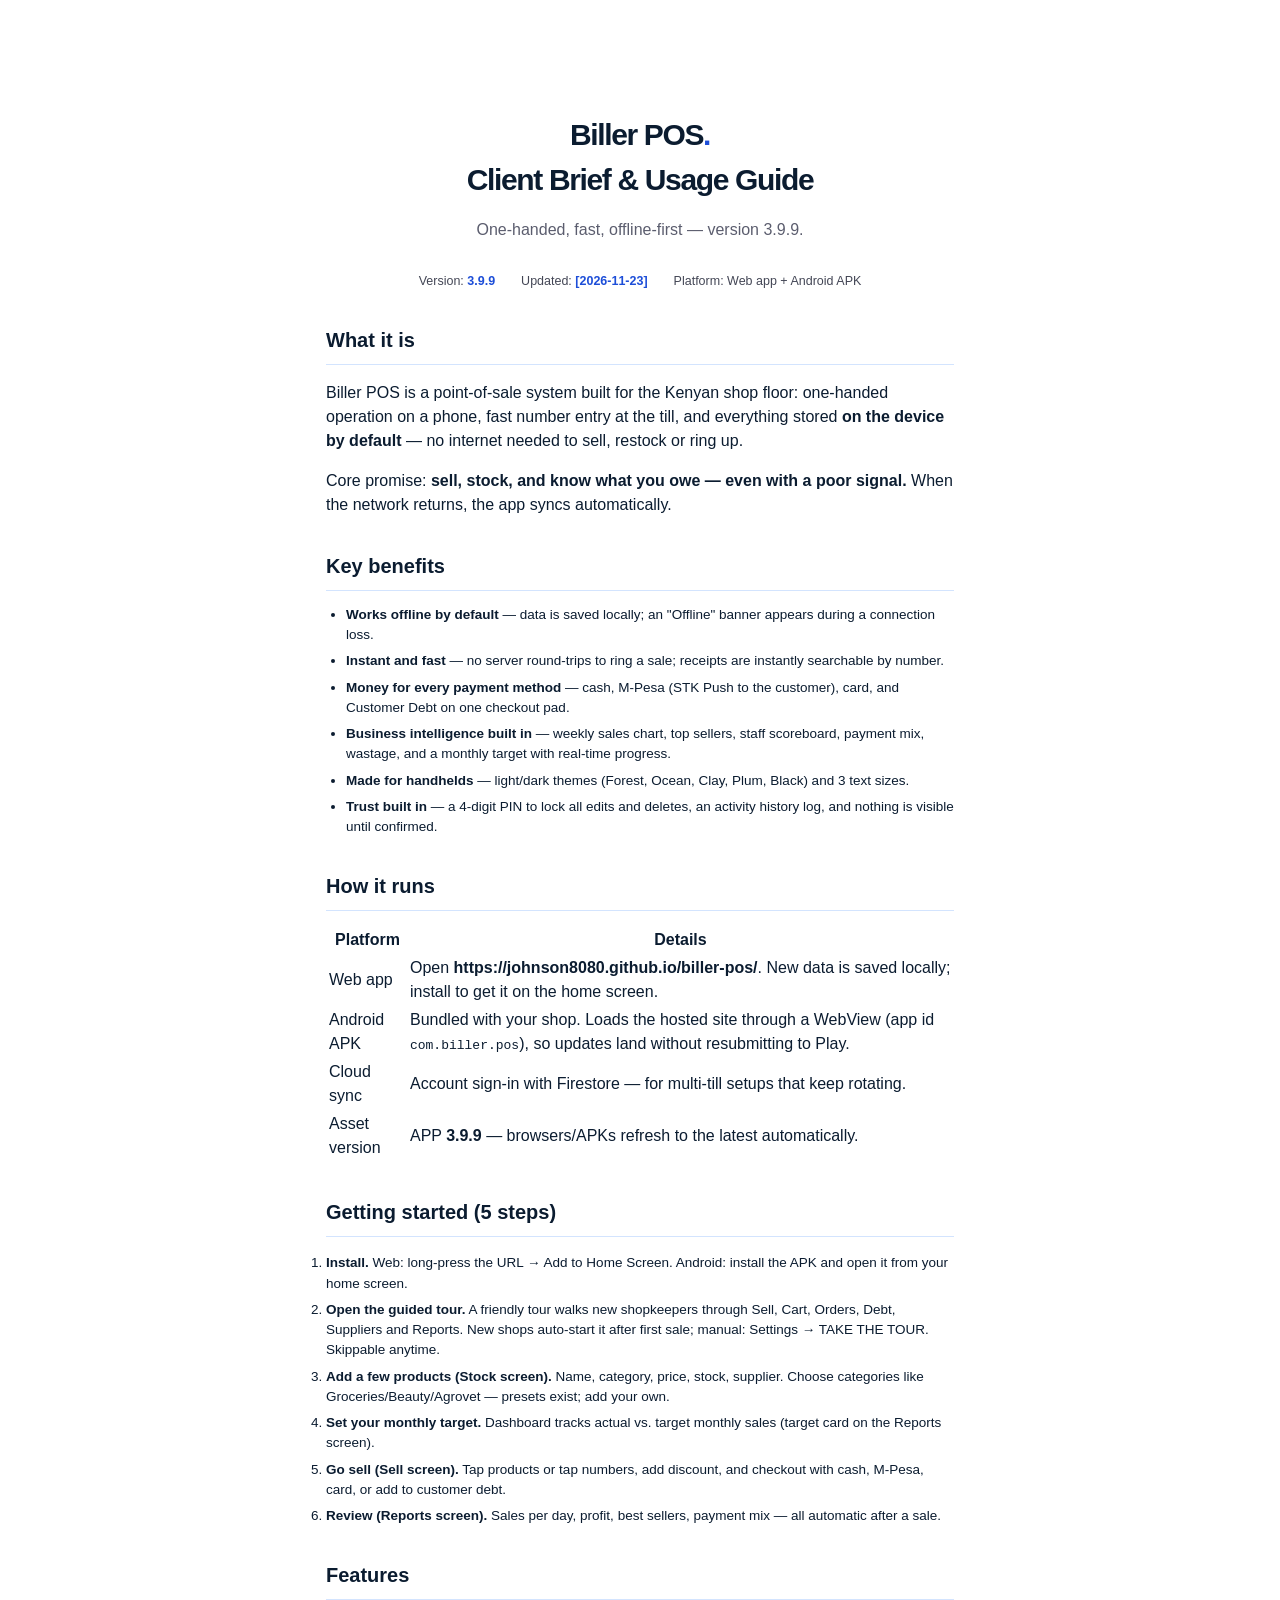
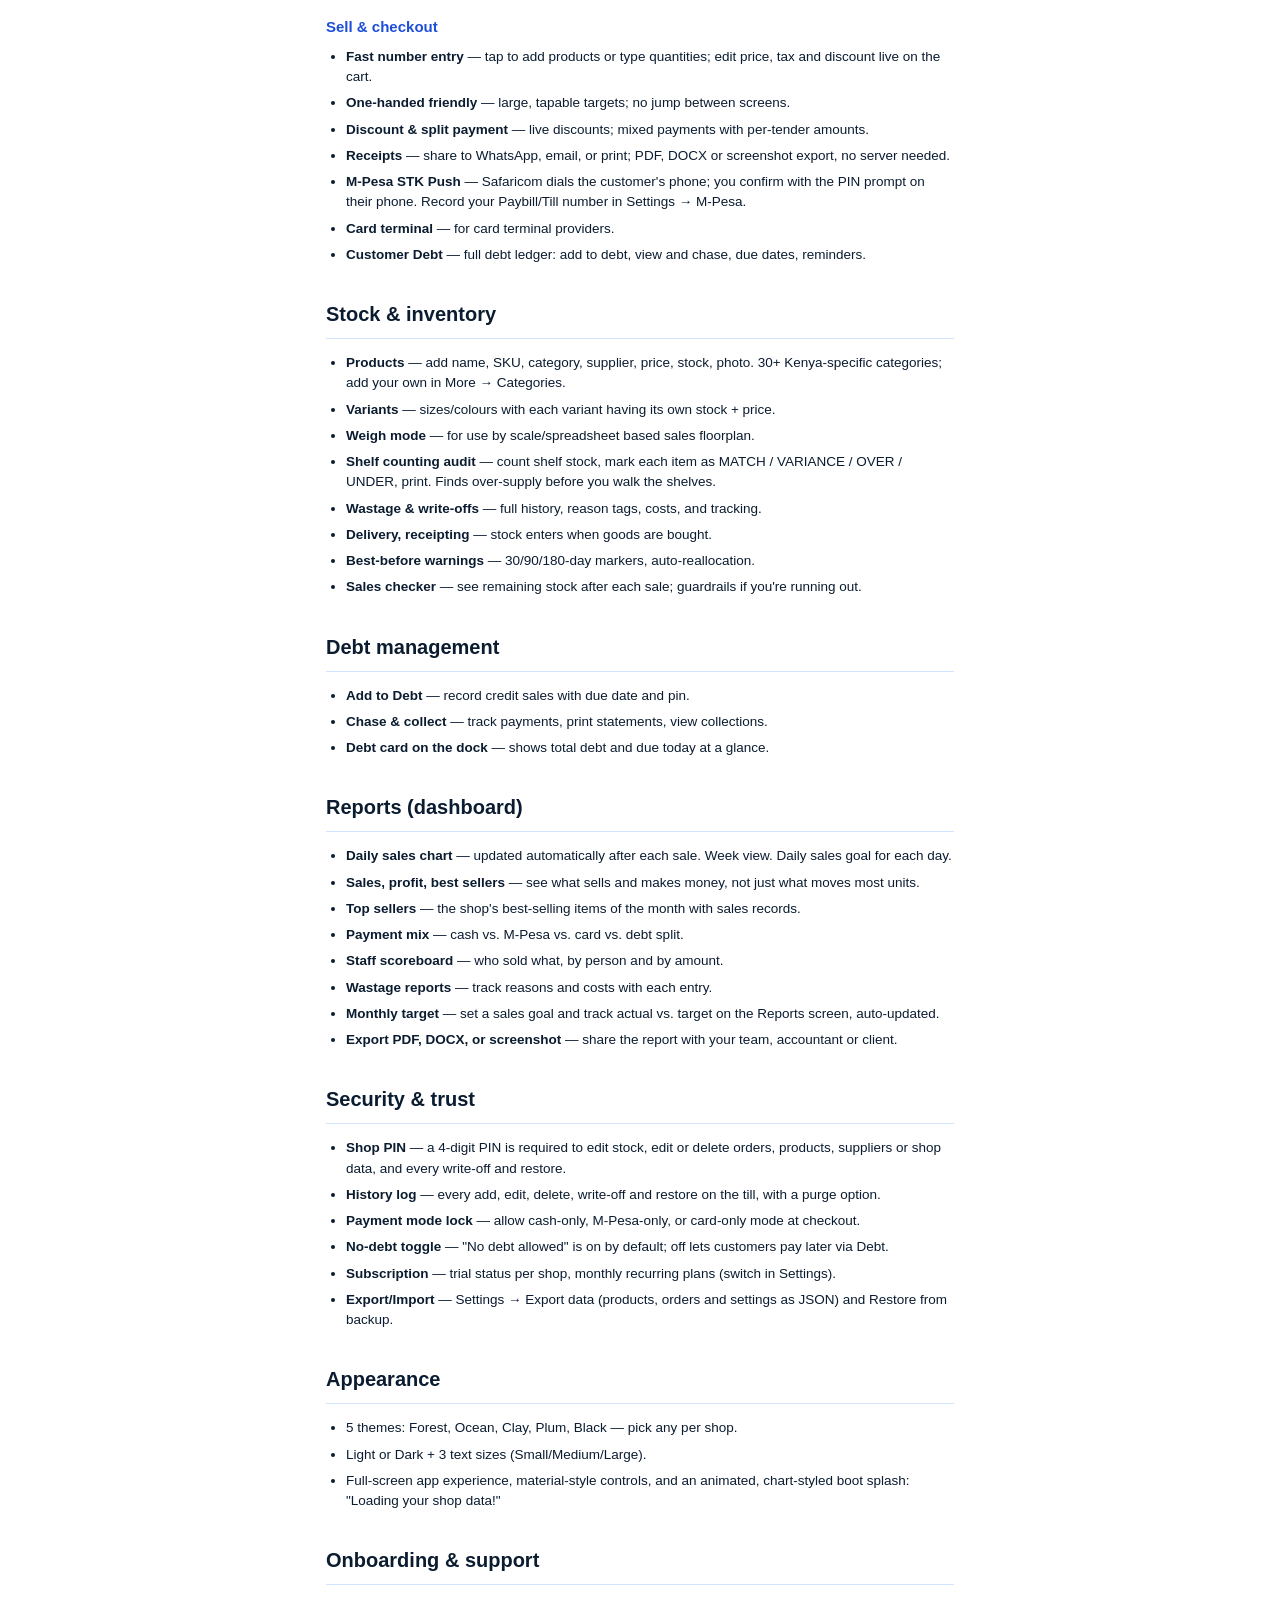
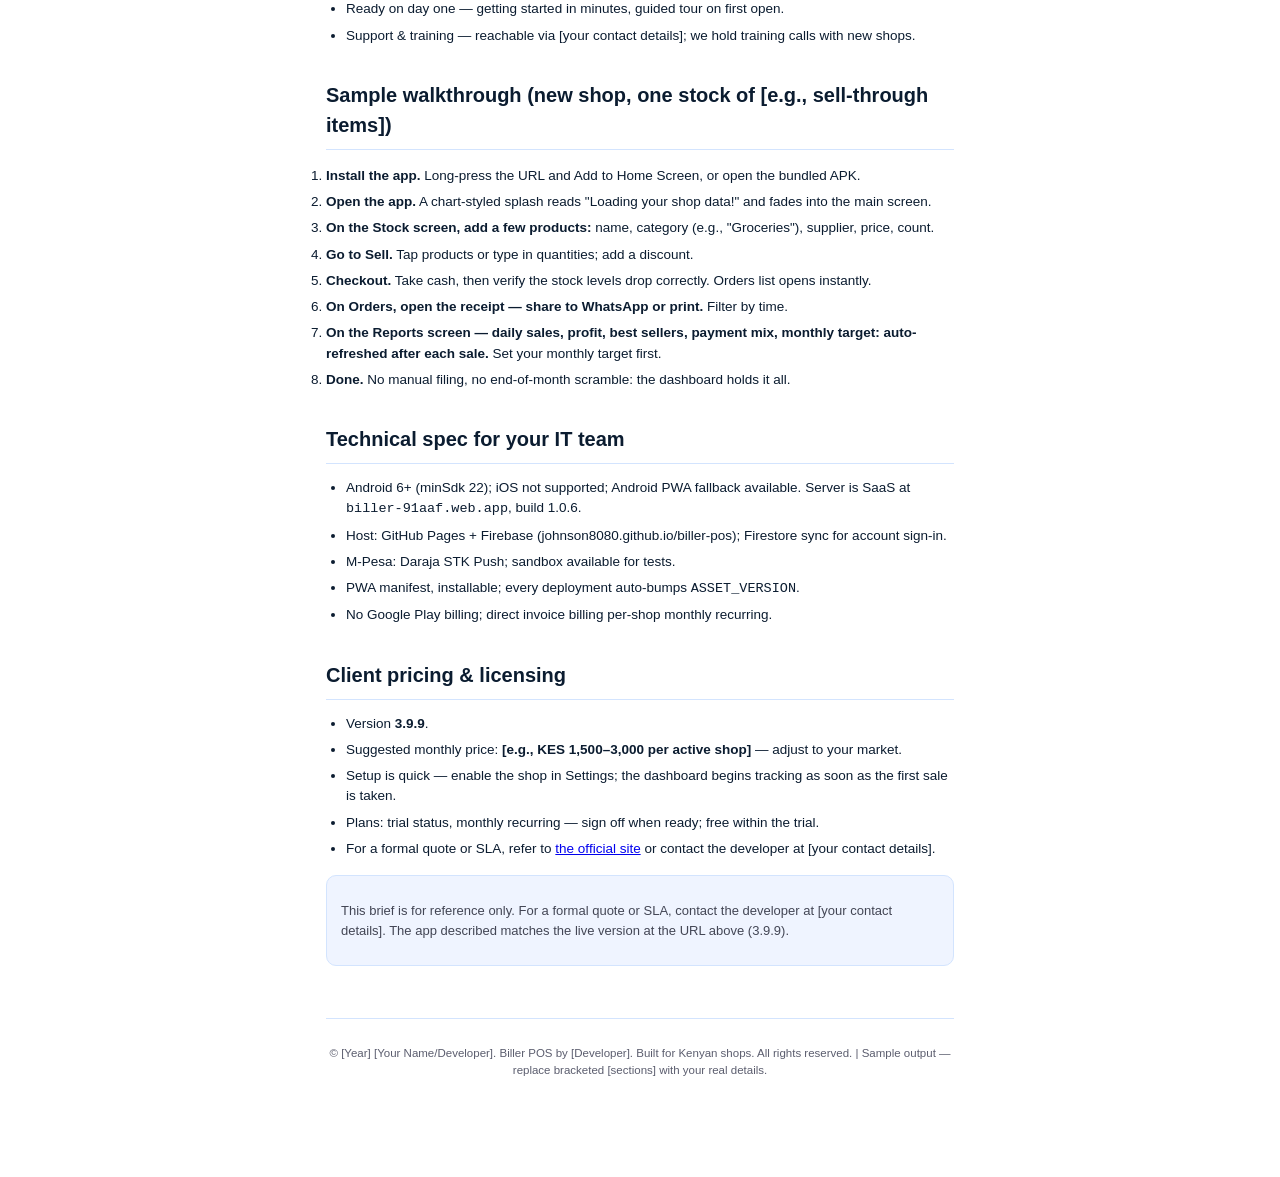
==== Biller-POS-Client-Brief.html @ 8128a0e2 "v4.0.4 lock screen: About Biller POS & Inventory button opens client brief" ====
<!doctype html>
<html lang="en">
<head>
<meta charset="utf-8">
<meta name="viewport" content="width=device-width, initial-scale=1">
<title>Biller POS — Client Brief &amp; Usage Guide</title>
<style>
  :root {
    --ink: #0b1c30; --muted: #434655; --faint: #5b5d6e;
    --line: #d3e4fe; --line2: #b7c4ff; --paper: #f8f9ff; --paper2: #eff4ff;
  }
  * { box-sizing: border-box; }
  body {
    margin: 0 auto; max-width: 720px; padding: 52px 46px 86px;
    font-family: "Plus Jakarta Sans", "Helvetica Neue", Arial, sans-serif;
    color: var(--ink); background: #fff; line-height: 1.5;
  }
  .cover { text-align: center; padding-top: 60px; }
  .cover .dot { color: #1d4ed8; }
  h1 { font-size: 30px; margin: 0; letter-spacing: -.045em; }
  h2 { font-size: 20px; border-bottom: 1px solid var(--line); padding-bottom: 9px; margin: 34px 0 14px; }
  h3 { font-size: 15px; margin: 16px 0 6px; color: #1d4ed8; }
  small { color: var(--muted); font-size: 12px; }
  .kicker { display: inline-block; font-size: 11px; font-weight: 700; letter-spacing: .2em;
            padding: 6px 14px; border: 1px solid var(--line2); border-radius: 999px; color: #1d4ed8; }
  .meta { display: flex; gap: 26px; flex-wrap: wrap; justify-content: center; margin-top: 30px; color: var(--muted); font-size: 12.5px; }
  .meta b { color: #1d4ed8; font-weight: 700; }
  ul { margin: 8px 0 16px; padding-left: 20px; }
  li { font-size: 13.5px; margin: 6px 0; }
  .note { background: var(--paper2); border: 1px solid var(--line); border-radius: 10px; padding: 12px 14px; font-size: 13px; color: var(--muted); }
  footer { margin-top: 52px; font-size: 11.5px; color: var(--faint); border-top: 1px solid var(--line); padding-top: 14px; text-align: center; }
  @media print { body { max-width: 100%; padding: 0; margin: 0; } footer { page-break-inside: avoid; } }
</style>
</head>
<body>

<div class="cover">
  <h1>Biller POS<span class="dot">.</span><br>Client Brief &amp; Usage Guide</h1>
  <p style="margin-top:16px; color:var(--faint)">One-handed, fast, offline-first — version 3.9.9.</p>
  <div class="meta">
    <span>Version: <b>3.9.9</b></span>
    <span>Updated: <b>[2026-11-23]</b></span>
    <span>Platform: Web app + Android APK</span>
  </div>
</div>

<h2>What it is</h2>
<p>Biller POS is a point-of-sale system built for the Kenyan shop floor: one-handed operation on a phone, fast number entry at the till, and everything stored <b>on the device by default</b> — no internet needed to sell, restock or ring up.</p>
<p>Core promise: <b>sell, stock, and know what you owe — even with a poor signal.</b> When the network returns, the app syncs automatically.</p>

<h2>Key benefits</h2>
<ul>
  <li><b>Works offline by default</b> — data is saved locally; an "Offline" banner appears during a connection loss.</li>
  <li><b>Instant and fast</b> — no server round-trips to ring a sale; receipts are instantly searchable by number.</li>
  <li><b>Money for every payment method</b> — cash, M-Pesa (STK Push to the customer), card, and Customer Debt on one checkout pad.</li>
  <li><b>Business intelligence built in</b> — weekly sales chart, top sellers, staff scoreboard, payment mix, wastage, and a monthly target with real-time progress.</li>
  <li><b>Made for handhelds</b> — light/dark themes (Forest, Ocean, Clay, Plum, Black) and 3 text sizes.</li>
  <li><b>Trust built in</b> — a 4-digit PIN to lock all edits and deletes, an activity history log, and nothing is visible until confirmed.</li>
</ul>

<h2>How it runs</h2>
<table>
  <thead><tr><th>Platform</th><th>Details</th></tr></thead>
  <tbody>
    <tr><td>Web app</td><td>Open <b>https://johnson8080.github.io/biller-pos/</b>. New data is saved locally; install to get it on the home screen.</td></tr>
    <tr><td>Android APK</td><td>Bundled with your shop. Loads the hosted site through a WebView (app id <code>com.biller.pos</code>), so updates land without resubmitting to Play.</td></tr>
    <tr><td>Cloud sync</td><td>Account sign-in with Firestore — for multi-till setups that keep rotating.</td></tr>
    <tr><td>Asset version</td><td>APP <b>3.9.9</b> — browsers/APKs refresh to the latest automatically.</td></tr>
  </tbody>
</table>

<h2>Getting started (5 steps)</h2>
<ol style="margin-left:0; padding-left:0;">
  <li><b>Install.</b> Web: long-press the URL → Add to Home Screen. Android: install the APK and open it from your home screen.</li>
  <li><b>Open the guided tour.</b> A friendly tour walks new shopkeepers through Sell, Cart, Orders, Debt, Suppliers and Reports. New shops auto-start it after first sale; manual: Settings → TAKE THE TOUR. Skippable anytime.</li>
  <li><b>Add a few products (Stock screen).</b> Name, category, price, stock, supplier. Choose categories like Groceries/Beauty/Agrovet — presets exist; add your own.</li>
  <li><b>Set your monthly target.</b> Dashboard tracks actual vs. target monthly sales (target card on the Reports screen).</li>
  <li><b>Go sell (Sell screen).</b> Tap products or tap numbers, add discount, and checkout with cash, M-Pesa, card, or add to customer debt.</li>
  <li><b>Review (Reports screen).</b> Sales per day, profit, best sellers, payment mix — all automatic after a sale.</li>
</ol>

<h2>Features</h2>

<h3>Sell &amp; checkout</h3>
<ul>
  <li><b>Fast number entry</b> — tap to add products or type quantities; edit price, tax and discount live on the cart.</li>
  <li><b>One-handed friendly</b> — large, tapable targets; no jump between screens.</li>
  <li><b>Discount &amp; split payment</b> — live discounts; mixed payments with per-tender amounts.</li>
  <li><b>Receipts</b> — share to WhatsApp, email, or print; PDF, DOCX or screenshot export, no server needed.</li>
  <li><b>M-Pesa STK Push</b> — Safaricom dials the customer's phone; you confirm with the PIN prompt on their phone. Record your Paybill/Till number in Settings → M-Pesa.</li>
  <li><b>Card terminal</b> — for card terminal providers.</li>
  <li><b>Customer Debt</b> — full debt ledger: add to debt, view and chase, due dates, reminders.</li>
</ul>

<h2>Stock &amp; inventory</h2>
<ul>
  <li><b>Products</b> — add name, SKU, category, supplier, price, stock, photo. 30+ Kenya-specific categories; add your own in More → Categories.</li>
  <li><b>Variants</b> — sizes/colours with each variant having its own stock + price.</li>
  <li><b>Weigh mode</b> — for use by scale/spreadsheet based sales floorplan.</li>
  <li><b>Shelf counting audit</b> — count shelf stock, mark each item as MATCH / VARIANCE / OVER / UNDER, print. Finds over-supply before you walk the shelves.</li>
  <li><b>Wastage &amp; write-offs</b> — full history, reason tags, costs, and tracking.</li>
  <li><b>Delivery, receipting</b> — stock enters when goods are bought.</li>
  <li><b>Best-before warnings</b> — 30/90/180-day markers, auto-reallocation.</li>
  <li><b>Sales checker</b> — see remaining stock after each sale; guardrails if you're running out.</li>
</ul>

<h2>Debt management</h2>
<ul>
  <li><b>Add to Debt</b> — record credit sales with due date and pin.</li>
  <li><b>Chase &amp; collect</b> — track payments, print statements, view collections.</li>
  <li><b>Debt card on the dock</b> — shows total debt and due today at a glance.</li>
</ul>

<h2>Reports (dashboard)</h2>
<ul>
  <li><b>Daily sales chart</b> — updated automatically after each sale. Week view. Daily sales goal for each day.</li>
  <li><b>Sales, profit, best sellers</b> — see what sells and makes money, not just what moves most units.</li>
  <li><b>Top sellers</b> — the shop's best-selling items of the month with sales records.</li>
  <li><b>Payment mix</b> — cash vs. M-Pesa vs. card vs. debt split.</li>
  <li><b>Staff scoreboard</b> — who sold what, by person and by amount.</li>
  <li><b>Wastage reports</b> — track reasons and costs with each entry.</li>
  <li><b>Monthly target</b> — set a sales goal and track actual vs. target on the Reports screen, auto-updated.</li>
  <li><b>Export PDF, DOCX, or screenshot</b> — share the report with your team, accountant or client.</li>
</ul>

<h2>Security &amp; trust</h2>
<ul>
  <li><b>Shop PIN</b> — a 4-digit PIN is required to edit stock, edit or delete orders, products, suppliers or shop data, and every write-off and restore.</li>
  <li><b>History log</b> — every add, edit, delete, write-off and restore on the till, with a purge option.</li>
  <li><b>Payment mode lock</b> — allow cash-only, M-Pesa-only, or card-only mode at checkout.</li>
  <li><b>No-debt toggle</b> — "No debt allowed" is on by default; off lets customers pay later via Debt.</li>
  <li><b>Subscription</b> — trial status per shop, monthly recurring plans (switch in Settings).</li>
  <li><b>Export/Import</b> — Settings → Export data (products, orders and settings as JSON) and Restore from backup.</li>
</ul>

<h2>Appearance</h2>
<ul>
  <li>5 themes: Forest, Ocean, Clay, Plum, Black — pick any per shop.</li>
  <li>Light or Dark + 3 text sizes (Small/Medium/Large).</li>
  <li>Full-screen app experience, material-style controls, and an animated, chart-styled boot splash: "Loading your shop data!"</li>
</ul>

<h2>Onboarding &amp; support</h2>
<ul>
  <li>Ready on day one — getting started in minutes, guided tour on first open.</li>
  <li>Support &amp; training — reachable via [your contact details]; we hold training calls with new shops.</li>
</ul>

<h2>Sample walkthrough (new shop, one stock of [e.g., sell-through items])</h2>
<ol style="margin-left:0; padding-left:0;">
  <li><b>Install the app.</b> Long-press the URL and Add to Home Screen, or open the bundled APK.</li>
  <li><b>Open the app.</b> A chart-styled splash reads "Loading your shop data!" and fades into the main screen.</li>
  <li><b>On the Stock screen, add a few products:</b> name, category (e.g., "Groceries"), supplier, price, count.</li>
  <li><b>Go to Sell.</b> Tap products or type in quantities; add a discount.</li>
  <li><b>Checkout.</b> Take cash, then verify the stock levels drop correctly. Orders list opens instantly.</li>
  <li><b>On Orders, open the receipt — share to WhatsApp or print.</b> Filter by time.</li>
  <li><b>On the Reports screen — daily sales, profit, best sellers, payment mix, monthly target: auto-refreshed after each sale.</b> Set your monthly target first.</li>
  <li><b>Done.</b> No manual filing, no end-of-month scramble: the dashboard holds it all.</li>
</ol>

<h2>Technical spec for your IT team</h2>
<ul>
  <li>Android 6+ (minSdk 22); iOS not supported; Android PWA fallback available. Server is SaaS at <code>biller-91aaf.web.app</code>, build 1.0.6.</li>
  <li>Host: GitHub Pages + Firebase (johnson8080.github.io/biller-pos); Firestore sync for account sign-in.</li>
  <li>M-Pesa: Daraja STK Push; sandbox available for tests.</li>
  <li>PWA manifest, installable; every deployment auto-bumps <code>ASSET_VERSION</code>.</li>
  <li>No Google Play billing; direct invoice billing per-shop monthly recurring.
</ul>

<h2>Client pricing &amp; licensing</h2>
<ul>
  <li>Version <b>3.9.9</b>.</li>
  <li>Suggested monthly price: <b>[e.g., KES 1,500–3,000 per active shop]</b> — adjust to your market.</li>
  <li>Setup is quick — enable the shop in Settings; the dashboard begins tracking as soon as the first sale is taken.</li>
  <li>Plans: trial status, monthly recurring — sign off when ready; free within the trial.</li>
  <li>For a formal quote or SLA, refer to <a href="https://johnson8080.github.io/biller-pos/">the official site</a> or contact the developer at [your contact details].</li>
</ul>

<div class="note">
  <p>This brief is for reference only. For a formal quote or SLA, contact the developer at [your contact details]. The app described matches the live version at the URL above (3.9.9).</p>
</div>

<footer>
  <p>&copy; [Year] [Your Name/Developer]. Biller POS by [Developer]. Built for Kenyan shops. All rights reserved. <span style="color:var(--faint)">| Sample output — replace bracketed [sections] with your real details.</span></p>
</footer>

</body>
</html>
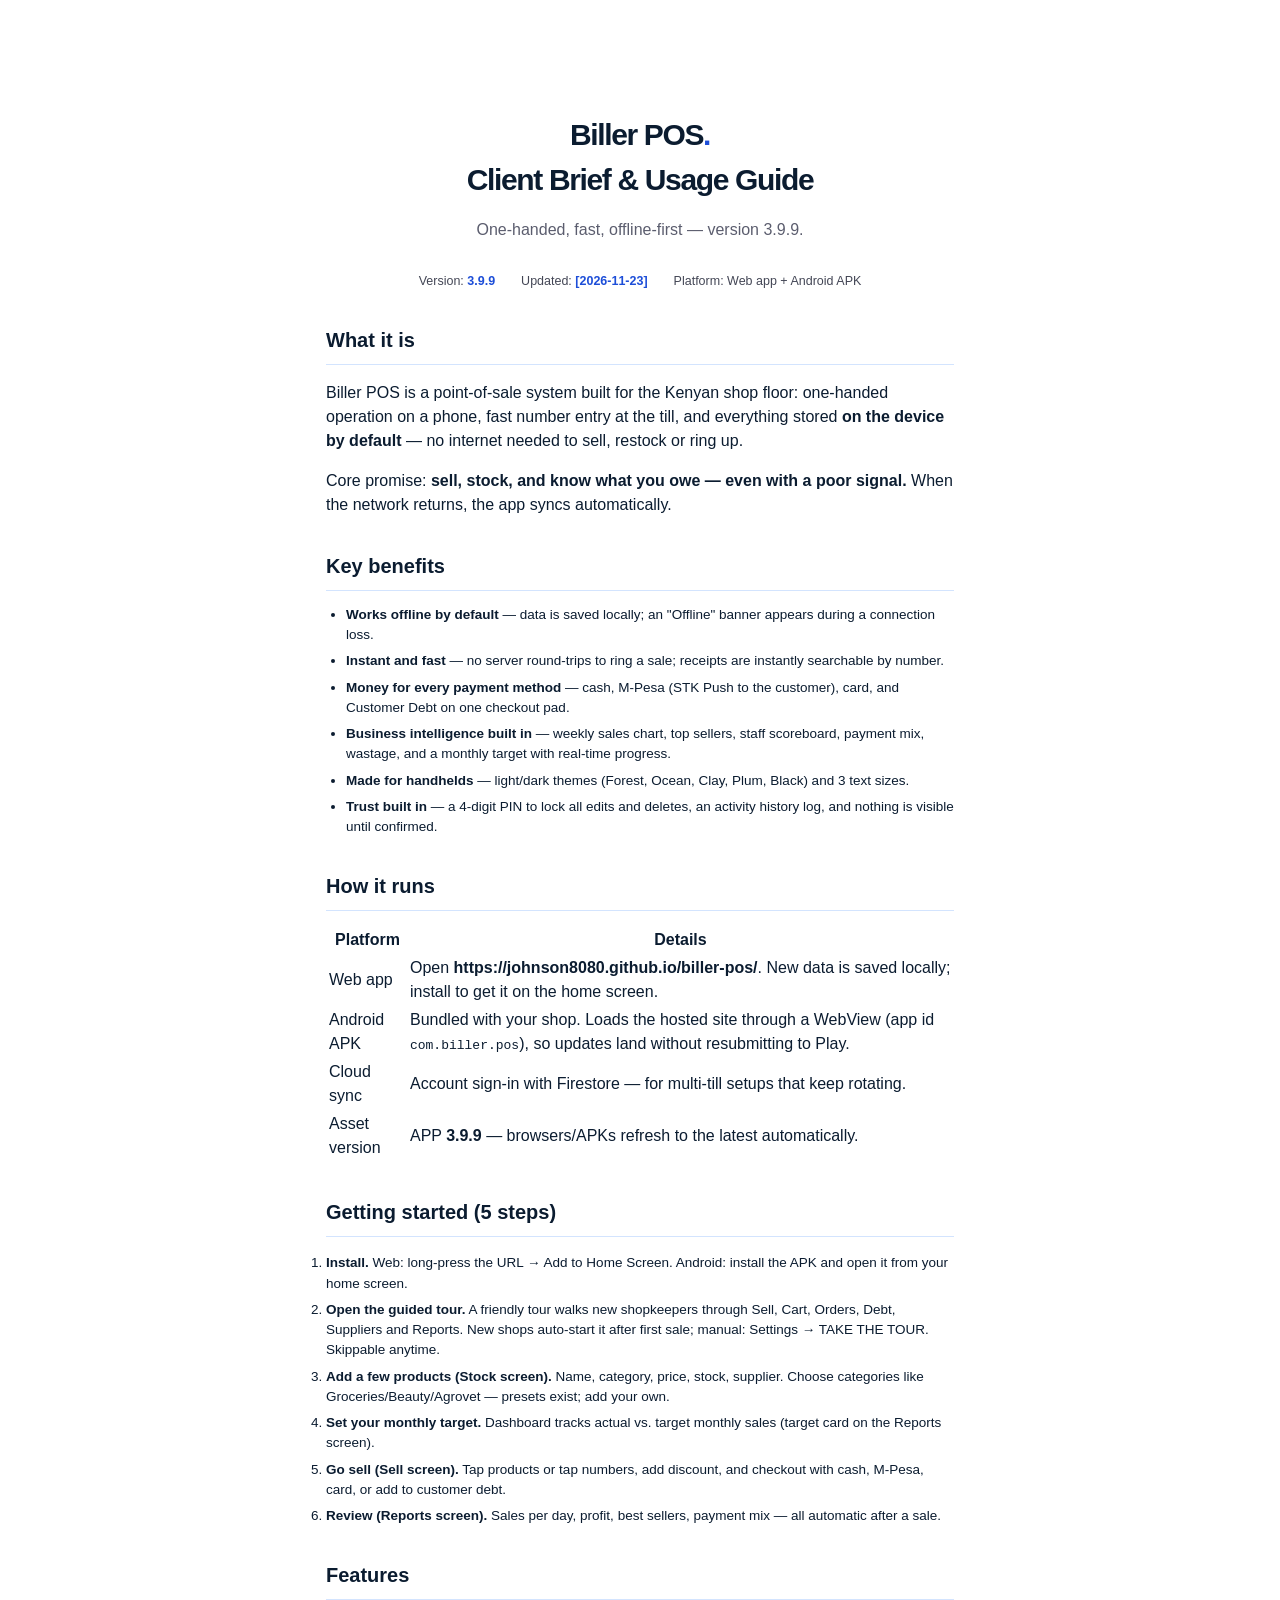
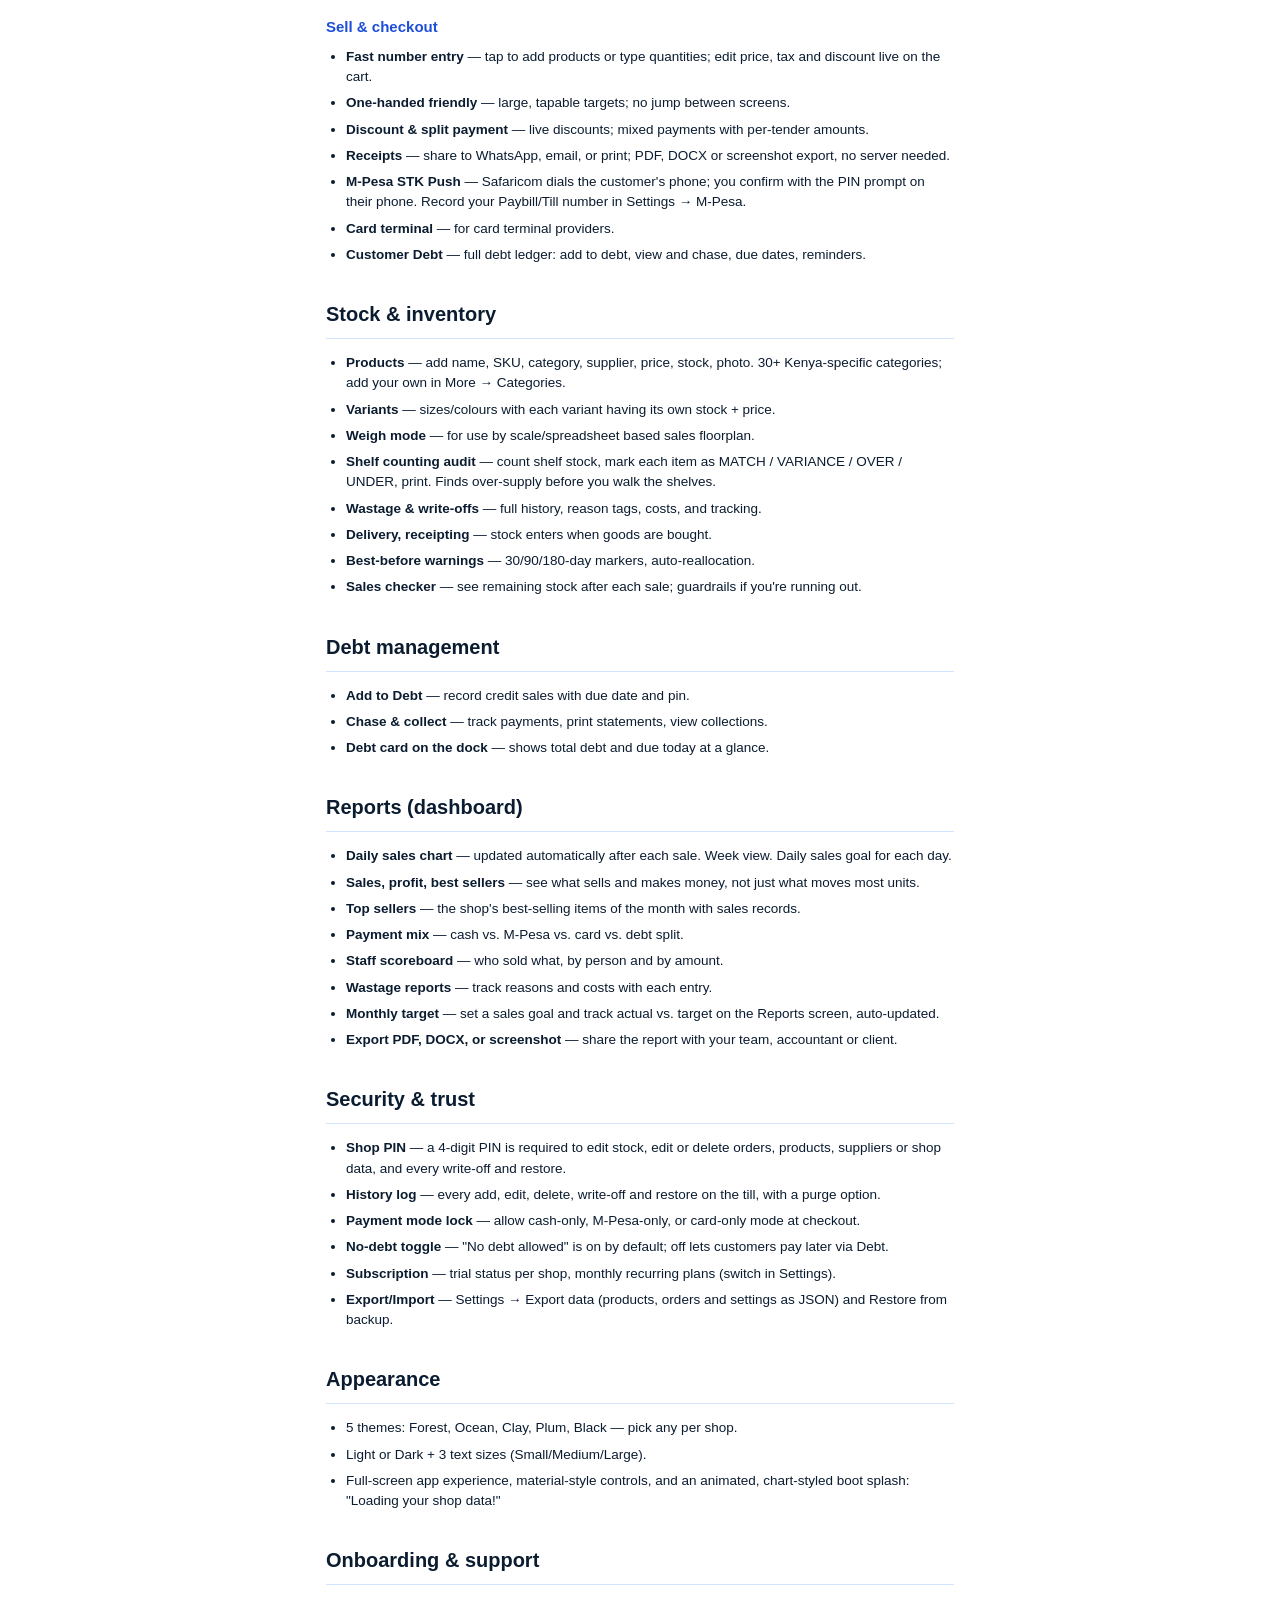
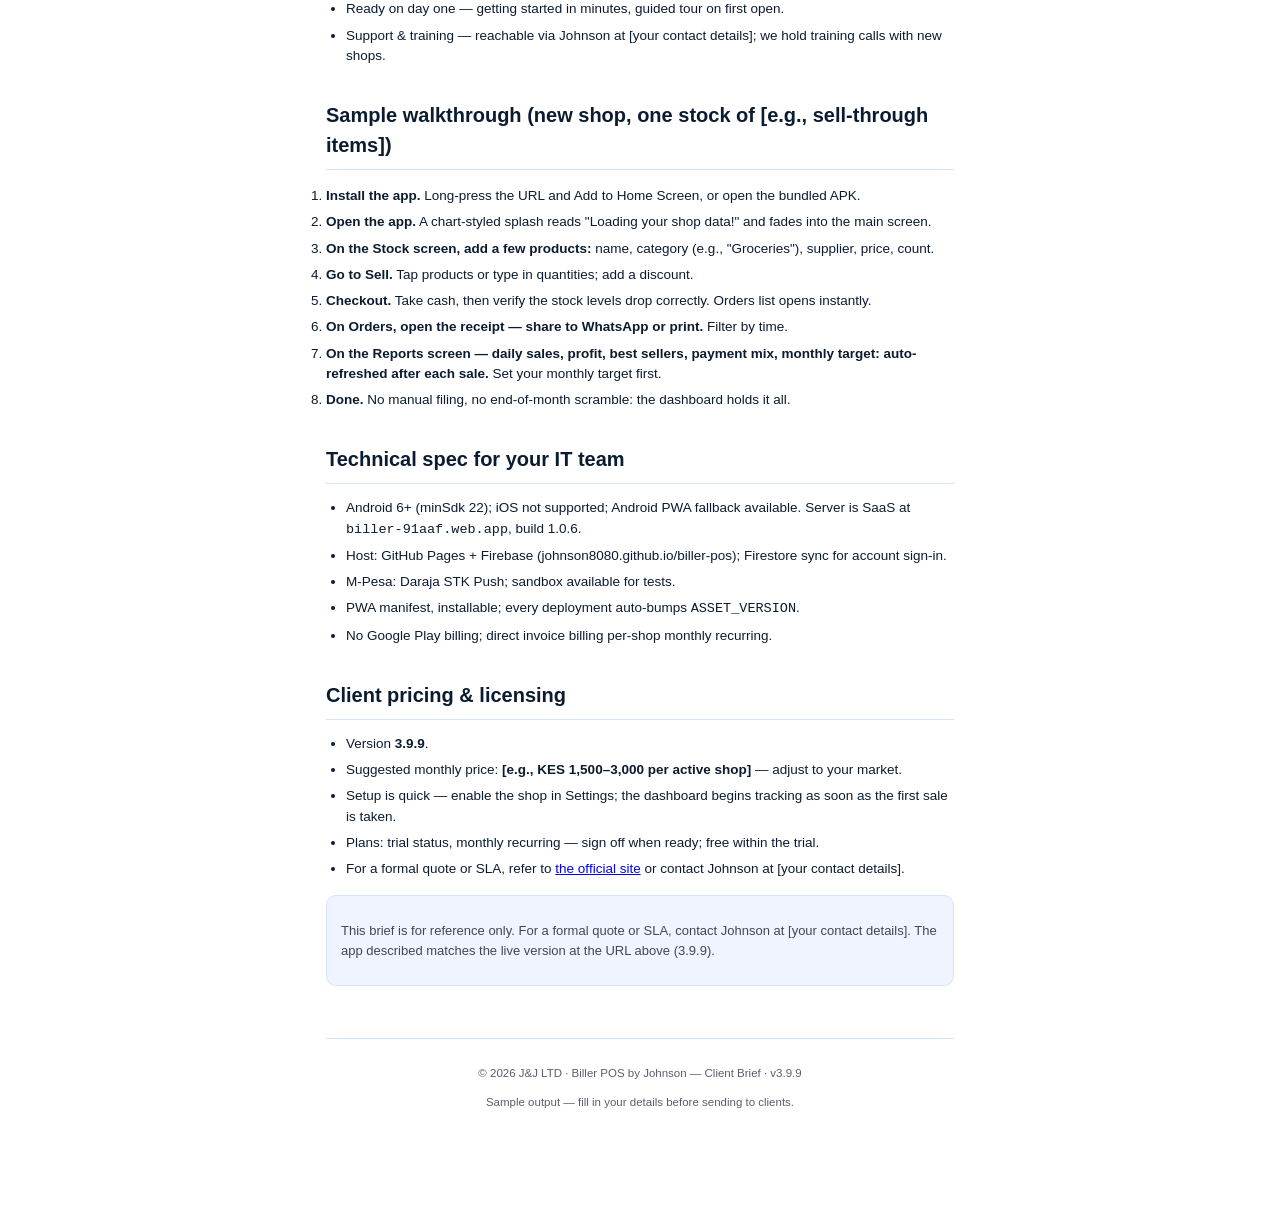
==== commit 2affaf0b: "v4.0.6 About section in Settings shows the client brief" ====
--- a/Biller-POS-Client-Brief.html
+++ b/Biller-POS-Client-Brief.html
@@ -143,7 +143,7 @@
 <h2>Onboarding &amp; support</h2>
 <ul>
   <li>Ready on day one — getting started in minutes, guided tour on first open.</li>
-  <li>Support &amp; training — reachable via [your contact details]; we hold training calls with new shops.</li>
+  <li>Support &amp; training — reachable via Johnson at [your contact details]; we hold training calls with new shops.</li>
 </ul>
 
 <h2>Sample walkthrough (new shop, one stock of [e.g., sell-through items])</h2>
@@ -173,15 +173,16 @@
   <li>Suggested monthly price: <b>[e.g., KES 1,500–3,000 per active shop]</b> — adjust to your market.</li>
   <li>Setup is quick — enable the shop in Settings; the dashboard begins tracking as soon as the first sale is taken.</li>
   <li>Plans: trial status, monthly recurring — sign off when ready; free within the trial.</li>
-  <li>For a formal quote or SLA, refer to <a href="https://johnson8080.github.io/biller-pos/">the official site</a> or contact the developer at [your contact details].</li>
+  <li>For a formal quote or SLA, refer to <a href="https://johnson8080.github.io/biller-pos/">the official site</a> or contact Johnson at [your contact details].</li>
 </ul>
 
 <div class="note">
-  <p>This brief is for reference only. For a formal quote or SLA, contact the developer at [your contact details]. The app described matches the live version at the URL above (3.9.9).</p>
+  <p>This brief is for reference only. For a formal quote or SLA, contact Johnson at [your contact details]. The app described matches the live version at the URL above (3.9.9).</p>
 </div>
 
 <footer>
-  <p>&copy; [Year] [Your Name/Developer]. Biller POS by [Developer]. Built for Kenyan shops. All rights reserved. <span style="color:var(--faint)">| Sample output — replace bracketed [sections] with your real details.</span></p>
+  <p>&copy; 2026 J&amp;J LTD &middot; Biller POS by Johnson — Client Brief &middot; v3.9.9</p>
+  <p style="margin-top:6px; color:var(--faint)">Sample output — fill in your details before sending to clients.</p>
 </footer>
 
 </body>
